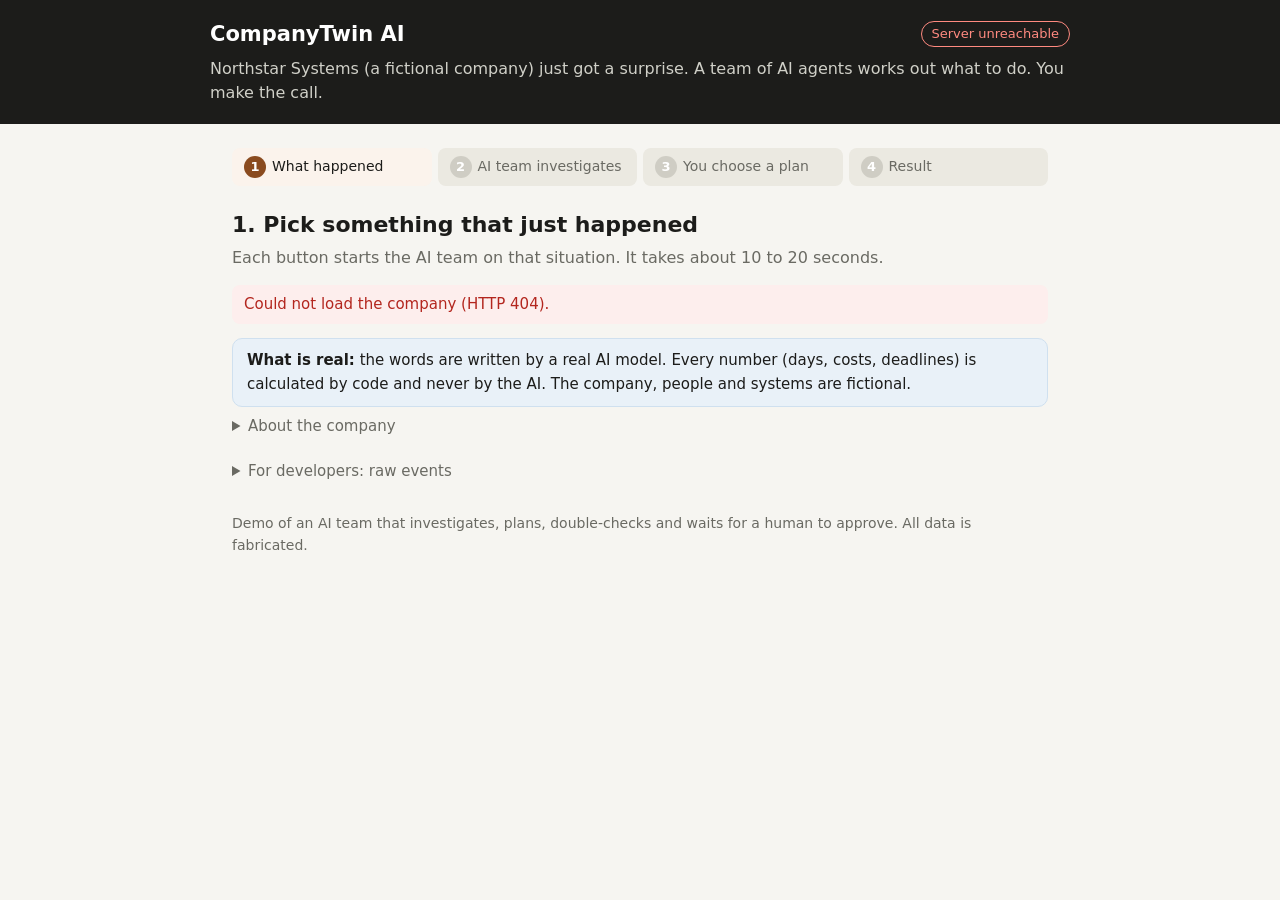
==== devconsole/demo.html @ 30d12622 "ui-simplified" ====
<!doctype html>
<html lang="en">
<head>
<meta charset="utf-8">
<meta name="viewport" content="width=device-width, initial-scale=1">
<title>CompanyTwin AI - guided demo</title>
<style>
  :root { --bg:#f6f5f1; --card:#fff; --ink:#1c1c1a; --mute:#6a6a63; --line:#e1dfd7;
          --accent:#8a4b1f; --accent-soft:#fbf3ec; --ok:#1b7f4b; --ok-soft:#e8f5ee; --bad:#b3261e; --bad-soft:#fdeeed;
          --info:#1f5a8a; --info-soft:#e9f1f8; --warn:#a15c00; --warn-soft:#fdf4e3; }
  * { box-sizing:border-box; }
  body { margin:0; font:17px/1.55 system-ui, "Segoe UI", sans-serif; background:var(--bg); color:var(--ink); }
  header { background:#1c1c1a; color:#fff; padding:18px 22px; }
  .wrap { max-width:860px; margin:0 auto; }
  header .top { display:flex; align-items:center; gap:12px; flex-wrap:wrap; }
  header h1 { margin:0; font-size:21px; }
  header p { margin:6px 0 0; color:#d0d0c8; font-size:16px; }
  #health { margin-left:auto; font-size:13px; padding:2px 10px; border-radius:99px; border:1px solid #666; color:#ddd; }
  #health.ok { border-color:#58c08a; color:#58c08a; } #health.bad { border-color:#ff8a80; color:#ff8a80; }
  #passcode-wrap { font-size:13px; color:#ddd; } #passcode-wrap input { font:inherit; font-size:13px; padding:3px 6px; border-radius:5px; border:1px solid #888; }
  .steps { display:flex; gap:6px; margin:18px 0 6px; flex-wrap:wrap; }
  .steps div { flex:1; min-width:150px; padding:8px 12px; border-radius:8px; background:#ebe9e1; color:var(--mute); font-size:14px; }
  .steps div b { display:inline-flex; width:22px; height:22px; border-radius:50%; background:#cfcdc4; color:#fff; align-items:center; justify-content:center; margin-right:6px; font-size:13px; }
  .steps div.on { background:var(--accent-soft); color:var(--ink); } .steps div.on b { background:var(--accent); }
  .steps div.done b { background:var(--ok); }
  main { padding:6px 22px 80px; }
  section { margin:22px 0; }
  h2 { font-size:22px; margin:0 0 4px; }
  .sub { color:var(--mute); margin:0 0 14px; font-size:16px; }
  .honest { background:var(--info-soft); border:1px solid #cfe0ef; border-radius:10px; padding:10px 14px; font-size:15px; margin-top:14px; }
  .cards { display:grid; grid-template-columns:repeat(auto-fit, minmax(380px, 1fr)); gap:14px; }
  @media (max-width:520px) { .cards { grid-template-columns:1fr; } }
  .card { background:var(--card); border:1px solid var(--line); border-radius:12px; padding:16px 18px; display:flex; flex-direction:column; gap:8px; }
  .card h3 { margin:0; font-size:18px; }
  .card p { margin:0; color:var(--mute); font-size:15px; }
  .tagline { font-size:13px; color:var(--warn); }
  button { font:inherit; padding:10px 18px; border-radius:9px; border:1px solid var(--line); background:#fff; cursor:pointer; }
  button.primary { background:var(--accent); border-color:var(--accent); color:#fff; font-weight:600; }
  button:disabled { opacity:.5; cursor:not-allowed; }
  button.link { border:0; background:none; color:var(--mute); text-decoration:underline; padding:4px 0; font-size:14px; }
  .card button.primary { margin-top:auto; align-self:flex-start; }
  .agent { background:var(--card); border:1px solid var(--line); border-left:6px solid var(--line); border-radius:10px; padding:12px 16px; margin:10px 0; }
  .agent.running { border-left-color:var(--info); } .agent.done { border-left-color:var(--ok); }
  .agent.rejected { border-left-color:var(--bad); } .agent.revised { border-left-color:var(--warn); } .agent.failed { border-left-color:var(--bad); background:var(--bad-soft); }
  .agent .head { display:flex; gap:10px; align-items:center; flex-wrap:wrap; }
  .agent .name { font-weight:600; } .agent .job { color:var(--mute); font-size:15px; }
  .status { margin-left:auto; font-size:13px; padding:1px 10px; border-radius:99px; border:1px solid var(--line); color:var(--mute); }
  .running .status { color:var(--info); border-color:var(--info); } .done .status { color:var(--ok); border-color:var(--ok); }
  .rejected .status, .failed .status { color:var(--bad); border-color:var(--bad); } .revised .status { color:var(--warn); border-color:var(--warn); }
  .said { margin-top:8px; white-space:pre-wrap; font-size:16px; }
  .said.clamp { max-height:4.7em; overflow:hidden; }
  .ai-tag { font-size:12px; color:#fff; background:#5b3fa0; border-radius:99px; padding:1px 8px; }
  .spinner { display:inline-block; width:12px; height:12px; border:2px solid var(--info); border-right-color:transparent; border-radius:50%; animation:spin .8s linear infinite; }
  @keyframes spin { to { transform:rotate(360deg); } }
  .plans { display:grid; grid-template-columns:repeat(auto-fit, minmax(380px, 1fr)); gap:14px; }
  .plan { position:relative; background:var(--card); border:2px solid var(--line); border-radius:12px; padding:16px 18px; display:flex; flex-direction:column; gap:8px; }
  .plan.rec { border-color:var(--ok); }
  .plan.blocked { background:#faf8f6; border-style:dashed; }
  .plan h3 { margin:0; font-size:18px; } .plan .sum { margin:0; color:var(--mute); font-size:15px; }
  .ribbon { position:absolute; top:-12px; right:14px; background:var(--ok); color:#fff; font-size:13px; padding:2px 12px; border-radius:99px; }
  .box { border-radius:8px; padding:8px 12px; font-size:15px; }
  .box.bad { background:var(--bad-soft); color:var(--bad); } .box.warn { background:var(--warn-soft); color:var(--warn); } .box.ok { background:var(--ok-soft); color:var(--ok); }
  ul.facts { list-style:none; margin:4px 0; padding:0; font-size:15px; }
  ul.facts li { padding:3px 0; display:flex; gap:8px; } ul.facts .ic { width:18px; flex:none; font-weight:700; }
  .good .ic { color:var(--ok); } .badf .ic { color:var(--bad); }
  .verdict { background:var(--card); border:1px solid var(--line); border-radius:10px; padding:12px 16px; margin-bottom:16px; }
  .result { background:var(--card); border:2px solid var(--ok); border-radius:12px; padding:18px 20px; }
  .result.bad { border-color:var(--bad); }
  .result h3 { margin:0 0 6px; font-size:20px; }
  .result ul { margin:6px 0 10px 20px; padding:0; }
  details { margin-top:8px; } summary { cursor:pointer; color:var(--mute); font-size:15px; }
  table.tl { border-collapse:separate; border-spacing:2px; margin:6px 0; }
  .tl th, .tl td { padding:0; width:20px; height:20px; text-align:center; font-size:10px; color:var(--mute); }
  .tl td.name { width:auto; padding-right:8px; text-align:right; font-size:12px; color:var(--ink); white-space:nowrap; }
  .tl td.cell { background:#eeede7; border-radius:3px; color:#fff; font-weight:600; }
  pre { background:#1c1c1a; color:#e8e8e2; padding:10px; border-radius:6px; overflow:auto; max-height:260px; font-size:12px; }
  .company { display:flex; flex-wrap:wrap; gap:8px; margin:6px 0; }
  .chip { background:#fff; border:1px solid var(--line); border-radius:99px; padding:3px 12px; font-size:14px; }
  footer { color:var(--mute); font-size:14px; margin-top:30px; }
  [hidden] { display:none !important; }
</style>
</head>
<body>
<header>
  <div class="wrap">
    <div class="top">
      <h1>CompanyTwin AI</h1>
      <span id="passcode-wrap" hidden><label>Passcode <input id="passcode" type="password" size="10" autocomplete="off"></label></span>
      <span id="health">checking...</span>
    </div>
    <p>Northstar Systems (a fictional company) just got a surprise. A team of AI agents works out what to do. You make the call.</p>
  </div>
</header>

<main class="wrap">
  <div class="steps" id="steps">
    <div data-n="1" class="on"><b>1</b>What happened</div>
    <div data-n="2"><b>2</b>AI team investigates</div>
    <div data-n="3"><b>3</b>You choose a plan</div>
    <div data-n="4"><b>4</b>Result</div>
  </div>

  <section id="s1">
    <h2>1. Pick something that just happened</h2>
    <p class="sub">Each button starts the AI team on that situation. It takes about 10 to 20 seconds.</p>
    <div class="cards" id="presets"></div>
    <div class="honest"><b>What is real:</b> the words are written by a real AI model. Every number (days, costs, deadlines) is calculated by code and never by the AI. The company, people and systems are fictional.</div>
    <details><summary>About the company</summary><div id="company" class="company"></div></details>
  </section>

  <section id="s2" hidden>
    <h2>2. The AI team investigates</h2>
    <p class="sub" id="s2-sub">Each specialist looks at the problem from its own side, then they hand over to the next.</p>
    <div id="agents"></div>
  </section>

  <section id="s3" hidden>
    <h2>3. Choose a plan</h2>
    <div id="verdict" class="verdict"></div>
    <div class="plans" id="plans"></div>
  </section>

  <section id="s4" hidden>
    <h2>4. Result</h2>
    <div id="result"></div>
    <p style="margin-top:16px"><button id="again" class="primary">Try another situation</button></p>
  </section>

  <details><summary>For developers: raw events</summary><pre id="log"></pre></details>
  <footer>Demo of an AI team that investigates, plans, double-checks and waits for a human to approve. All data is fabricated.</footer>
</main>

<script>
"use strict";
const $ = (id) => document.getElementById(id);
const S = { data: null, presetId: null, plans: [], recommended: null, controller: null, passcodeRequired: false, running: false };
const log = [];

function el(tag, attrs, ...kids) {
  const n = document.createElement(tag);
  for (const [k, v] of Object.entries(attrs || {})) { if (k === "class") n.className = v; else if (k === "onclick") n.onclick = v; else n.setAttribute(k, v); }
  for (const kid of kids.flat()) if (kid !== null && kid !== undefined && kid !== false) n.append(kid.nodeType ? kid : document.createTextNode(String(kid)));
  return n;
}
const clear = (n) => { while (n.firstChild) n.removeChild(n.firstChild); };
const money = (n) => Number(n).toLocaleString("en-US") + " " + (S.data?.budget?.currency || "USD");
function headers() { const h = { "Content-Type": "application/json" }; const p = $("passcode").value; if (p) h["X-Demo-Passcode"] = p; return h; }
async function api(method, path, body) {
  const res = await fetch(path, { method, headers: headers(), body: body ? JSON.stringify(body) : undefined });
  const text = await res.text(); let json = null;
  try { json = text ? JSON.parse(text) : null; } catch { json = null; }
  return { status: res.status, json };
}
function setStep(n) {
  document.querySelectorAll("#steps div").forEach((d) => { const k = Number(d.dataset.n); d.className = k < n ? "done" : k === n ? "on" : ""; });
  $("s2").hidden = n < 2; $("s3").hidden = n < 3; $("s4").hidden = n < 4;
}
function say(text, kind) { $("s2-sub").textContent = text; $("s2-sub").style.color = kind === "bad" ? "var(--bad)" : ""; }

/* ---- health and company ---- */
async function loadHealth() {
  const b = $("health");
  try {
    const h = (await api("GET", "/api/health")).json;
    S.passcodeRequired = !!h.passcodeRequired; $("passcode-wrap").hidden = !S.passcodeRequired;
    b.className = h.llm_configured ? "ok" : "bad";
    b.textContent = h.llm_configured ? "Ready: real AI connected" : "AI not connected: runs will stop honestly";
  } catch { b.className = "bad"; b.textContent = "Server unreachable"; }
}
const firstSentence = (t) => { const m = String(t || "").match(/^.*?[.?!](\s|$)/); return m ? m[0].trim() : String(t || ""); };
function renderPresets() {
  const box = $("presets"); clear(box);
  for (const p of S.data.presets) {
    const ask = p.event?.demand ? "A client wants " + p.event.demand.taskName + " in " + p.event.demand.days + " working days, worth " + p.event.demand.invoiceAmount + " " + p.event.demand.currency + "." : null;
    box.append(el("div", { class: "card" },
      el("h3", {}, p.label),
      el("p", {}, ask || firstSentence(p.description)),
      p.source ? el("div", { class: "tagline" }, "Arrives from: " + p.source.system.toUpperCase() + " (simulated)") : null,
      el("button", { class: "primary", onclick: () => startRun(p.id) }, "See what the AI team recommends")));
  }
}
function renderCompany() {
  const d = S.data, box = $("company"); clear(box);
  box.append(el("span", { class: "chip" }, d.company?.name || "Company"));
  (d.people || []).forEach((p) => box.append(el("span", { class: "chip" }, p.name + (p.role ? " (" + p.role + ")" : ""))));
  (d.milestones || []).forEach((m) => box.append(el("span", { class: "chip" }, (m.name || m.id) + " due day " + m.dueDay)));
  (d.invoices || []).forEach((i) => box.append(el("span", { class: "chip" }, "Invoice " + money(i.amount))));
}
async function loadState() {
  const r = await api("GET", "/api/state");
  if (r.status === 200) { S.data = r.json; renderPresets(); renderCompany(); }
  else $("presets").append(el("div", { class: "box bad" }, "Could not load the company (HTTP " + r.status + "). " + (r.status === 401 ? "Enter the passcode at the top." : "")));
}

/* ---- the AI team ---- */
const NAMES = {
  impact: ["Impact analyst", "What does this break?"],
  hr_resource: ["People and capacity", "Who is free to help?"],
  finance: ["Finance", "What will each option cost?"],
  planner: ["Planner", "Puts the options on the table"],
  verifier: ["Safety checker", "Is each plan safe? It can block plans."],
};
const ORDER = ["impact", "hr_resource", "finance", "planner", "verifier"];
const rows = {}; let seq = {};
function row(key, node, second) {
  if (rows[key]) return rows[key];
  const [name, job] = NAMES[node];
  const status = el("span", { class: "status" }, "waiting");
  const body = el("div", {});
  const box = el("div", { class: "agent" }, el("div", { class: "head" }, el("span", { class: "name" }, name + (second ? " (again)" : "")), el("span", { class: "job" }, second && node === "planner" ? "Revises the plan the safety checker blocked" : second ? "Re-checks the revised plan" : job), status), body);
  box._status = status; box._body = body; box._t0 = performance.now();
  $("agents").append(box); rows[key] = box; return box;
}
function setRow(box, cls, label) { box.className = "agent " + cls; box._status.textContent = label; }
function showSaid(box, text) {
  clear(box._body);
  const said = el("div", { class: "said clamp" }, text);
  const tog = el("button", { class: "link", onclick: () => { const open = said.classList.toggle("clamp"); tog.textContent = open ? "Read more" : "Show less"; } }, "Read more");
  box._body.append(el("span", { class: "ai-tag" }, "written by AI"), said, String(text).length > 160 ? tog : null);
  if (String(text).length <= 160) said.classList.remove("clamp");
}
function handle(ev, d) {
  log.push(ev + " " + JSON.stringify(d)); $("log").textContent = log.join("\n");
  if (ev === "node_started") {
    seq[d.node] = (seq[d.node] || 0) + 1;
    const b = row(d.node + "#" + seq[d.node], d.node, seq[d.node] > 1);
    setRow(b, "running", "working..."); clear(b._body); b._body.append(el("span", { class: "spinner" }));
  } else if (ev === "node_completed") {
    const b = row(d.node + "#" + (seq[d.node] || 1), d.node, (seq[d.node] || 1) > 1);
    const secs = ((performance.now() - b._t0) / 1000).toFixed(1);
    const st = d.status === "rejected" ? ["rejected", "blocked a plan (" + secs + " s)"] : d.status === "revised" ? ["revised", "revised (" + secs + " s)"] : ["done", "done (" + secs + " s)"];
    setRow(b, st[0], st[1]); showSaid(b, d.output || "");
  } else if (ev === "failed") {
    const b = row("fail#1", d.node && NAMES[d.node] ? d.node : "impact", false);
    setRow(b, "failed", "stopped"); clear(b._body);
    b._body.append(el("div", { class: "said" }, "This step failed (" + (d.code || "error") + "): " + (d.message || "") + " Nothing was made up. Please try again."));
    say("The run stopped because a step failed.", "bad");
  } else if (ev === "done") {
    S.plans = d.plans || []; S.recommended = d.recommendedPlanId || null;
    renderPlans(d); setStep(3); $("s3").scrollIntoView({ behavior: "smooth", block: "start" });
  }
}
async function startRun(presetId) {
  if (S.running) return;
  S.presetId = presetId; S.running = true; S.plans = [];
  clear($("agents")); for (const k of Object.keys(rows)) delete rows[k]; seq = {}; log.length = 0; $("log").textContent = "";
  setStep(2); say("Each specialist looks at the problem from its own side, then they hand over to the next.");
  ORDER.forEach((n) => { const b = row(n + "#1", n, false); setRow(b, "", "waiting"); });
  $("s2").scrollIntoView({ behavior: "smooth", block: "start" });
  S.controller = new AbortController();
  try {
    const res = await fetch("/api/run/stream", { method: "POST", headers: headers(), body: JSON.stringify({ presetId }), signal: S.controller.signal });
    if (!res.ok || !res.body) { say("The server refused this run (HTTP " + res.status + "). " + (res.status === 401 ? "Enter the passcode at the top." : "Please try again."), "bad"); return; }
    const reader = res.body.getReader(), dec = new TextDecoder(); let buf = "";
    for (;;) {
      const { value, done } = await reader.read(); if (done) break;
      buf += dec.decode(value, { stream: true }); let i;
      while ((i = buf.indexOf("\n\n")) >= 0) {
        const frame = buf.slice(0, i); buf = buf.slice(i + 2); let ev = "message", data = "";
        for (const line of frame.split("\n")) { if (line.startsWith("event:")) ev = line.slice(6).trim(); else if (line.startsWith("data:")) data += line.slice(5).trim(); }
        if (data) { try { handle(ev, JSON.parse(data)); } catch (e) { log.push("parse_error " + e); } }
      }
    }
  } catch (e) { if (e.name !== "AbortError") say("The connection was interrupted: " + e.message, "bad"); }
  finally { S.running = false; }
}

/* ---- plans ---- */
const COLORS = ["#8a4b1f", "#1f5a8a", "#5b3fa0", "#1b7f4b", "#a15c00"];
const personName = (id) => (S.data?.people || []).find((p) => p.id === id)?.name || id;
function schedule(plan) {
  const horizon = Math.min(S.data?.horizonDays || 20, 20);
  const ids = [...new Set(S.plans.flatMap((x) => (x.schedule || []).map((s) => s.taskId)))].sort();
  const byPerson = {}; for (const s of plan.schedule || []) (byPerson[s.personId] ||= []).push(s);
  const t = el("table", { class: "tl" }); const head = el("tr", {}, el("th", {}));
  for (let d = 1; d <= horizon; d++) head.append(el("th", {}, d)); t.append(head);
  for (const [pid, segs] of Object.entries(byPerson)) {
    const r = el("tr", {}, el("td", { class: "name" }, personName(pid)));
    for (let d = 1; d <= horizon; d++) {
      const seg = segs.find((s) => d >= s.startDay && d <= s.endDay);
      const c = el("td", { class: "cell", title: seg ? seg.taskId : "" }, seg ? seg.taskId.replace(/^T-/, "").slice(0, 3) : "");
      if (seg) c.style.background = COLORS[ids.indexOf(seg.taskId) % COLORS.length]; r.append(c);
    }
    t.append(r);
  }
  return t;
}
const fact = (good, text) => el("li", { class: good ? "good" : "badf" }, el("span", { class: "ic" }, good ? "\u2713" : "\u2717"), el("span", {}, text));
function planCard(p) {
  const rec = p.id === S.recommended, blocked = p.status === "rejected";
  const done = Object.entries(p.projectCompletion || {}).map(([k, v]) => v === null ? "Project " + k + ": not finished in time" : "Project " + k + " finished on day " + v);
  const facts = el("ul", { class: "facts" },
    done.map((t) => fact(!t.includes("not finished"), t)),
    (p.deadlines || []).map((d) => fact(d.met, (d.name || "Deadline") + " (due day " + d.dueDay + "): " + (d.met ? "met" : "MISSED"))),
    fact(p.budgetFit, "Extra cost " + money(p.incrementalCost) + (p.budgetFit ? ", within budget" : ", over budget")),
    fact(p.invoiceEligible, p.invoiceEligible ? "Client invoices can be sent" : "Some client invoices stay blocked"));
  return el("div", { class: "plan" + (rec ? " rec" : "") + (blocked ? " blocked" : "") },
    rec ? el("div", { class: "ribbon" }, "AI recommends") : null,
    el("h3", {}, p.name), el("p", { class: "sum" }, p.summary || ""),
    blocked ? el("div", { class: "box bad" }, "Blocked by the safety check: " + ((p.violatedConstraints || []).join("; ") || "it has conflicts") + ".") : null,
    p.status === "revised" ? el("div", { class: "box warn" }, "Revised after the safety checker blocked the first version.") : null,
    facts,
    el("details", {}, el("summary", {}, "Show who works when (by working day)"), schedule(p)),
    blocked ? el("button", { class: "link", onclick: () => approve(p.id) }, "Try to approve it anyway (the system should refuse)")
            : el("button", { class: "primary", onclick: () => approve(p.id) }, "Approve this plan"));
}
function renderPlans(done) {
  const blocked = S.plans.filter((p) => p.status === "rejected");
  const v = $("verdict"); clear(v);
  v.append(el("b", {}, "Safety check: "), blocked.length
    ? blocked.length + " plan(s) were blocked and cannot be approved. " + (done.verdict?.reason || "")
    : "No conflicts found. " + (done.verdict?.reason || ""));
  const box = $("plans"); clear(box);
  [...S.plans].sort((a, b) => (b.id === S.recommended) - (a.id === S.recommended)).forEach((p) => box.append(planCard(p)));
}

/* ---- approve and result ---- */
async function approve(planId) {
  const plan = S.plans.find((p) => p.id === planId); const out = $("result"); clear(out);
  const ex = await api("POST", "/api/execute", { presetId: S.presetId, approvedPlanId: planId });
  setStep(4); $("s4").scrollIntoView({ behavior: "smooth", block: "start" });
  if (ex.status !== 200) {
    out.append(el("div", { class: "result bad" }, el("h3", {}, "The system refused to apply \"" + (plan?.name || planId) + "\""),
      el("p", {}, ex.json?.error || "This plan did not pass the safety check."),
      el("p", {}, "This is the approval gate working: a plan that fails the safety check can never be applied, even if someone clicks approve.")));
    return;
  }
  const t = ex.json.twin;
  const finished = Object.entries(t.projectCompletion).map(([k, d]) => el("li", {}, "Project " + k + (d === null ? " is not finished in time" : " finishes on working day " + d)));
  const late = (t.milestones || []).filter((m) => !m.met);
  out.append(el("div", { class: "result" }, el("h3", {}, "\u2713 Plan applied: " + (plan?.name || planId)),
    el("ul", {}, finished,
      el("li", {}, late.length ? late.length + " deadline(s) are still missed." : "Every client deadline is met."),
      el("li", {}, "Extra cost: " + money(t.incrementalCost) + " (budget left: " + money(t.budgetRemaining) + ")."),
      el("li", {}, t.invoiceEligible ? "All client invoices can now be sent." : "Some client invoices stay blocked."),
      el("li", {}, (t.conflicts || []).length ? t.conflicts.length + " scheduling conflict(s) remain." : "No scheduling conflicts.")),
    el("p", { id: "outcome" }, "Checking the real result against the plan...")));
  const o = await api("POST", "/api/outcome", { presetId: S.presetId, approvedPlanId: planId, twin: t });
  $("outcome").textContent = o.json?.match ? "\u2713 The system re-checked the result and it matches exactly what the plan promised." : "\u2717 The re-check found a difference between the promise and the result.";
}

$("again").onclick = () => { setStep(1); window.scrollTo({ top: 0, behavior: "smooth" }); };
$("passcode").value = sessionStorage.getItem("ct-pass") || "";
$("passcode").oninput = () => sessionStorage.setItem("ct-pass", $("passcode").value);
loadHealth().then(loadState).then(() => {
  const q = new URLSearchParams(location.search), want = q.get("preset");
  if (want && S.data?.presets.some((p) => p.id === want) && q.has("autorun")) startRun(want);
});
</script>
</body>
</html>
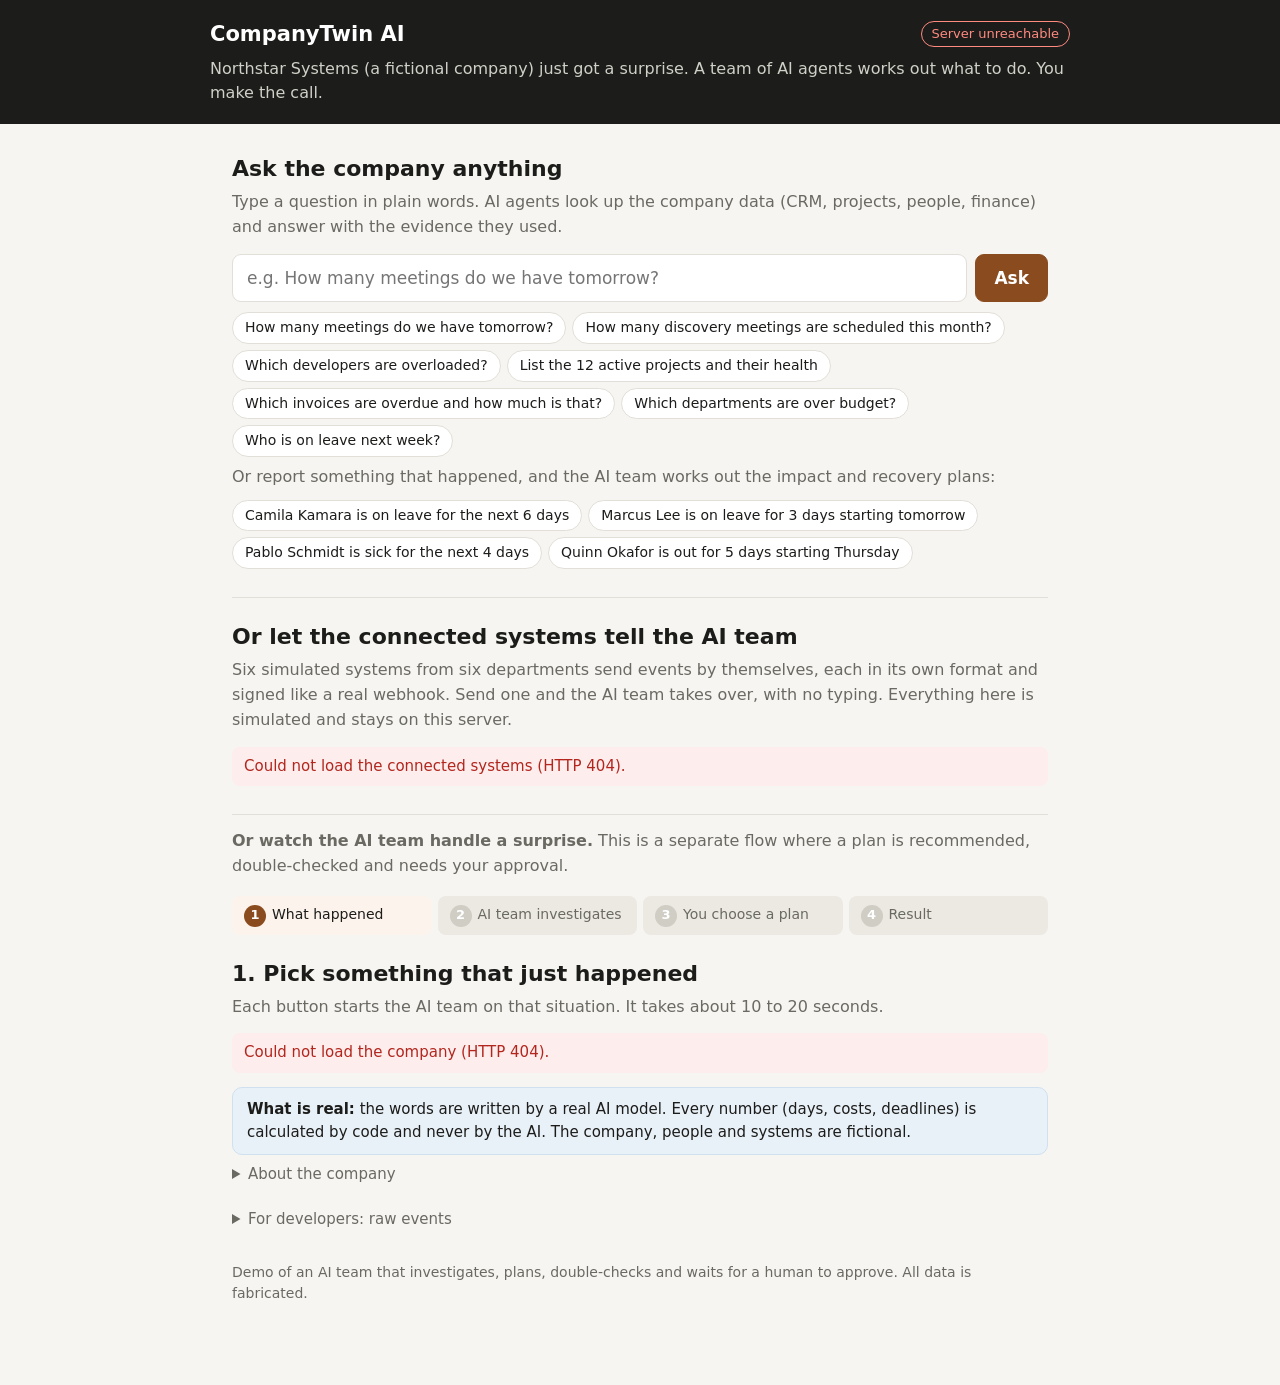
==== commit 51d6a827: "added webhooks" ====
--- a/devconsole/demo.html
+++ b/devconsole/demo.html
@@ -77,6 +77,21 @@
   .company { display:flex; flex-wrap:wrap; gap:8px; margin:6px 0; }
   .chip { background:#fff; border:1px solid var(--line); border-radius:99px; padding:3px 12px; font-size:14px; }
   footer { color:var(--mute); font-size:14px; margin-top:30px; }
+  .askrow { display:flex; gap:8px; margin-top:10px; }
+  .askrow input { flex:1; font:inherit; padding:10px 14px; border-radius:9px; border:1px solid var(--line); background:#fff; }
+  .examples { display:flex; flex-wrap:wrap; gap:6px; margin:10px 0 4px; }
+  .examples button { font-size:14px; padding:4px 12px; border-radius:99px; color:var(--ink); }
+  hr.split { border:0; border-top:1px solid var(--line); margin:28px 0 14px; }
+  .msg { margin:10px 0; } .msg.you { text-align:right; }
+  .bubble { display:inline-block; max-width:100%; text-align:left; border-radius:12px; padding:10px 14px; white-space:pre-wrap; }
+  .you .bubble { background:var(--accent-soft); border:1px solid #ecd9c8; }
+  .bot .bubble { background:var(--card); border:1px solid var(--line); display:block; }
+  .cite { display:inline-block; font-size:11px; font-weight:600; color:var(--info); background:var(--info-soft); border-radius:99px; padding:0 6px; margin:0 1px; vertical-align:super; line-height:1.5; }
+  .tag { display:inline-block; font-size:12px; border-radius:99px; padding:1px 9px; margin-bottom:6px; }
+  .tag.gen { background:var(--warn-soft); color:var(--warn); } .tag.co { background:var(--ok-soft); color:var(--ok); }
+  .trace { margin-top:8px; font-size:14px; } .trace .step { padding:4px 0; border-top:1px solid var(--line); color:var(--mute); }
+  .trace code { background:#efede6; border-radius:4px; padding:0 4px; font-size:13px; color:var(--ink); }
+  .live { color:var(--info); font-size:15px; } .live .spinner { margin-right:6px; }
   [hidden] { display:none !important; }
 </style>
 </head>
@@ -93,6 +108,29 @@
 </header>
 
 <main class="wrap">
+  <section id="ask">
+    <h2>Ask the company anything</h2>
+    <p class="sub">Type a question in plain words. AI agents look up the company data (CRM, projects, people, finance) and answer with the evidence they used.</p>
+    <div id="chat"></div>
+    <form id="qa-form" class="askrow">
+      <input id="qa-input" type="text" maxlength="1000" autocomplete="off" placeholder="e.g. How many meetings do we have tomorrow?">
+      <button class="primary" id="qa-btn" type="submit">Ask</button>
+    </form>
+    <div class="examples" id="examples"></div>
+    <p class="sub" style="margin:8px 0 0">Or report something that happened, and the AI team works out the impact and recovery plans:</p>
+    <div class="examples" id="event-examples"></div>
+    <button class="link" id="qa-clear" type="button" hidden>Start a new conversation</button>
+  </section>
+  <hr class="split">
+  <section id="hooks">
+    <h2>Or let the connected systems tell the AI team</h2>
+    <p class="sub">Six simulated systems from six departments send events by themselves, each in its own format and signed like a real webhook. Send one and the AI team takes over, with no typing. Everything here is simulated and stays on this server.</p>
+    <div class="cards" id="hook-cards"></div>
+    <div id="hook-note"></div>
+  </section>
+  <hr class="split">
+  <p class="sub" style="margin-bottom:0"><b>Or watch the AI team handle a surprise.</b> This is a separate flow where a plan is recommended, double-checked and needs your approval.</p>
+
   <div class="steps" id="steps">
     <div data-n="1" class="on"><b>1</b>What happened</div>
     <div data-n="2"><b>2</b>AI team investigates</div>
@@ -133,7 +171,7 @@
 <script>
 "use strict";
 const $ = (id) => document.getElementById(id);
-const S = { data: null, presetId: null, plans: [], recommended: null, controller: null, passcodeRequired: false, running: false };
+const S = { data: null, base: null, event: null, origin: null, calendar: [], presetId: null, plans: [], recommended: null, controller: null, passcodeRequired: false, running: false };
 const log = [];
 
 function el(tag, attrs, ...kids) {
@@ -188,7 +226,7 @@
 }
 async function loadState() {
   const r = await api("GET", "/api/state");
-  if (r.status === 200) { S.data = r.json; renderPresets(); renderCompany(); }
+  if (r.status === 200) { S.data = r.json; S.base = r.json; S.event = null; renderPresets(); renderCompany(); }
   else $("presets").append(el("div", { class: "box bad" }, "Could not load the company (HTTP " + r.status + "). " + (r.status === 401 ? "Enter the passcode at the top." : "")));
 }
 
@@ -240,16 +278,23 @@
     renderPlans(d); setStep(3); $("s3").scrollIntoView({ behavior: "smooth", block: "start" });
   }
 }
-async function startRun(presetId) {
+const dayLabel = (iso) => new Date(iso + "T00:00:00").toLocaleDateString("en-GB", { weekday: "short", day: "numeric", month: "short" });
+function calendarNote() {
+  if (!S.event || !S.calendar.length) return "";
+  return "Day numbers are working days (weekends and holidays skipped): day 1 = " + dayLabel(S.calendar[0]) + ", day 5 = " + dayLabel(S.calendar[4]) + ", day 10 = " + dayLabel(S.calendar[9]) + ".";
+}
+async function startRun(presetId, event) {
   if (S.running) return;
-  S.presetId = presetId; S.running = true; S.plans = [];
+  S.presetId = presetId; S.event = event || null; S.running = true; S.plans = [];
+  if (!event) S.origin = null;
+  if (!event && S.base && S.data !== S.base) { S.data = S.base; S.calendar = []; renderCompany(); }
   clear($("agents")); for (const k of Object.keys(rows)) delete rows[k]; seq = {}; log.length = 0; $("log").textContent = "";
-  setStep(2); say("Each specialist looks at the problem from its own side, then they hand over to the next.");
+  setStep(2); say((S.event ? (S.origin ? "This event arrived from " + S.origin + ". " : "Working on the event you reported. ") + "Using the real tickets, projects and budget. " : "") + "Each specialist looks at the problem from its own side, then they hand over to the next.");
   ORDER.forEach((n) => { const b = row(n + "#1", n, false); setRow(b, "", "waiting"); });
   $("s2").scrollIntoView({ behavior: "smooth", block: "start" });
   S.controller = new AbortController();
   try {
-    const res = await fetch("/api/run/stream", { method: "POST", headers: headers(), body: JSON.stringify({ presetId }), signal: S.controller.signal });
+    const res = await fetch("/api/run/stream", { method: "POST", headers: headers(), body: JSON.stringify(S.event ? { presetId, event: S.event } : { presetId }), signal: S.controller.signal });
     if (!res.ok || !res.body) { say("The server refused this run (HTTP " + res.status + "). " + (res.status === 401 ? "Enter the passcode at the top." : "Please try again."), "bad"); return; }
     const reader = res.body.getReader(), dec = new TextDecoder(); let buf = "";
     for (;;) {
@@ -285,10 +330,16 @@
   }
   return t;
 }
+function projectLabel(k) {
+  if (!S.event) return "Project " + k;
+  const known = (S.data?.projects || []).find((p) => p.id === "P-" + k);
+  if (known) return known.name;
+  return S.data?.presets?.[0]?.event?.demand?.taskName || "Project " + k;
+}
 const fact = (good, text) => el("li", { class: good ? "good" : "badf" }, el("span", { class: "ic" }, good ? "\u2713" : "\u2717"), el("span", {}, text));
 function planCard(p) {
   const rec = p.id === S.recommended, blocked = p.status === "rejected";
-  const done = Object.entries(p.projectCompletion || {}).map(([k, v]) => v === null ? "Project " + k + ": not finished in time" : "Project " + k + " finished on day " + v);
+  const done = Object.entries(p.projectCompletion || {}).map(([k, v]) => { const n = projectLabel(k); return v === null ? n + ": not finished in time" : n + " finished on day " + v; });
   const facts = el("ul", { class: "facts" },
     done.map((t) => fact(!t.includes("not finished"), t)),
     (p.deadlines || []).map((d) => fact(d.met, (d.name || "Deadline") + " (due day " + d.dueDay + "): " + (d.met ? "met" : "MISSED"))),
@@ -310,6 +361,7 @@
   v.append(el("b", {}, "Safety check: "), blocked.length
     ? blocked.length + " plan(s) were blocked and cannot be approved. " + (done.verdict?.reason || "")
     : "No conflicts found. " + (done.verdict?.reason || ""));
+  if (calendarNote()) v.append(el("div", { class: "tagline" }, calendarNote()));
   const box = $("plans"); clear(box);
   [...S.plans].sort((a, b) => (b.id === S.recommended) - (a.id === S.recommended)).forEach((p) => box.append(planCard(p)));
 }
@@ -317,7 +369,7 @@
 /* ---- approve and result ---- */
 async function approve(planId) {
   const plan = S.plans.find((p) => p.id === planId); const out = $("result"); clear(out);
-  const ex = await api("POST", "/api/execute", { presetId: S.presetId, approvedPlanId: planId });
+  const ex = await api("POST", "/api/execute", { presetId: S.presetId, approvedPlanId: planId, ...(S.event ? { event: S.event } : {}) });
   setStep(4); $("s4").scrollIntoView({ behavior: "smooth", block: "start" });
   if (ex.status !== 200) {
     out.append(el("div", { class: "result bad" }, el("h3", {}, "The system refused to apply \"" + (plan?.name || planId) + "\""),
@@ -326,7 +378,7 @@
     return;
   }
   const t = ex.json.twin;
-  const finished = Object.entries(t.projectCompletion).map(([k, d]) => el("li", {}, "Project " + k + (d === null ? " is not finished in time" : " finishes on working day " + d)));
+  const finished = Object.entries(t.projectCompletion).map(([k, d]) => el("li", {}, projectLabel(k) + (d === null ? " is not finished in time" : " finishes on working day " + d)));
   const late = (t.milestones || []).filter((m) => !m.met);
   out.append(el("div", { class: "result" }, el("h3", {}, "\u2713 Plan applied: " + (plan?.name || planId)),
     el("ul", {}, finished,
@@ -335,14 +387,152 @@
       el("li", {}, t.invoiceEligible ? "All client invoices can now be sent." : "Some client invoices stay blocked."),
       el("li", {}, (t.conflicts || []).length ? t.conflicts.length + " scheduling conflict(s) remain." : "No scheduling conflicts.")),
     el("p", { id: "outcome" }, "Checking the real result against the plan...")));
-  const o = await api("POST", "/api/outcome", { presetId: S.presetId, approvedPlanId: planId, twin: t });
+  const o = await api("POST", "/api/outcome", { presetId: S.presetId, approvedPlanId: planId, twin: t, ...(S.event ? { event: S.event } : {}) });
   $("outcome").textContent = o.json?.match ? "\u2713 The system re-checked the result and it matches exactly what the plan promised." : "\u2717 The re-check found a difference between the promise and the result.";
 }
 
-$("again").onclick = () => { setStep(1); window.scrollTo({ top: 0, behavior: "smooth" }); };
+/* ---- ask the company ---- */
+const EXAMPLES = [
+  "How many meetings do we have tomorrow?",
+  "How many discovery meetings are scheduled this month?",
+  "Which developers are overloaded?",
+  "List the 12 active projects and their health",
+  "Which invoices are overdue and how much is that?",
+  "Which departments are over budget?",
+  "Who is on leave next week?",
+];
+const chat = { history: [], busy: false };
+const AREA_LABEL = { orchestrator: "Orchestrator", synthesizer: "Answer writer" };
+function richText(text, parent) {
+  for (const part of String(text).split(/(\*\*[^*]+\*\*|\[c\d+\])/g)) {
+    if (!part) continue;
+    if (/^\[c\d+\]$/.test(part)) parent.append(el("span", { class: "cite", title: "Evidence " + part.slice(1, -1) }, part.slice(2, -1)));
+    else if (/^\*\*[^*]+\*\*$/.test(part)) parent.append(el("b", {}, part.slice(2, -2)));
+    else parent.append(document.createTextNode(part));
+  }
+}
+function argText(a) { return Object.entries(a || {}).map(([k, v]) => k + "=" + v).join(", "); }
+function addMsg(who) {
+  const bubble = el("div", { class: "bubble" });
+  const m = el("div", { class: "msg " + who }, bubble); $("chat").append(m); m.scrollIntoView({ block: "nearest" });
+  return { m, bubble };
+}
+async function ask(question) {
+  question = question.trim(); if (!question || chat.busy) return;
+  chat.busy = true; $("qa-btn").disabled = true; $("qa-input").value = ""; $("qa-clear").hidden = false;
+  const history = chat.history.slice(-6);
+  addMsg("you").bubble.textContent = question;
+  const bot = addMsg("bot"), live = el("div", { class: "live" }, el("span", { class: "spinner" }), el("span", {}, "Thinking..."));
+  const trace = el("div", { class: "trace" });
+  bot.bubble.append(live);
+  const calls = {}; let answered = null, failed = null;
+  const handle = (ev, d) => {
+    log.push(ev + " " + JSON.stringify(d).slice(0, 200));
+    if (ev === "node_started") live.lastChild.textContent = (AREA_LABEL[d.node] || d.role) + " is working...";
+    else if (ev === "node_completed") trace.append(el("div", { class: "step" }, el("b", {}, d.role + ": "), String(d.output).slice(0, 220) + (String(d.output).length > 220 ? "..." : "")));
+    else if (ev === "tool_call") { const s = el("div", { class: "step" }, "Looked up ", el("code", {}, d.tool), " (" + argText(d.arguments) + ") ... "); calls[d.callId] = s; trace.append(s); live.lastChild.textContent = "Looking up " + d.tool + "..."; }
+    else if (ev === "tool_result") { const s = calls[d.callId]; if (s) s.append(d.ok ? "evidence " + d.callId + ": " + (d.total ?? d.rowCount) + " result(s)" + (d.truncated ? " (partial list)" : "") : "refused: " + d.error); }
+    else if (ev === "answer") answered = d;
+    else if (ev === "failed") failed = d;
+  };
+  try {
+    const res = await fetch("/api/ask/stream", { method: "POST", headers: headers(), body: JSON.stringify({ question, history }) });
+    if (!res.ok || !res.body) failed = { message: res.status === 401 ? "Enter the passcode at the top." : res.status === 503 ? "The AI is not connected on the server." : "The server refused this question (HTTP " + res.status + ")." };
+    else {
+      const reader = res.body.getReader(), dec = new TextDecoder(); let buf = "";
+      for (;;) {
+        const { value, done } = await reader.read(); if (done) break;
+        buf += dec.decode(value, { stream: true }); let i;
+        while ((i = buf.indexOf("\n\n")) >= 0) {
+          const frame = buf.slice(0, i); buf = buf.slice(i + 2); let ev = "message", data = "";
+          for (const line of frame.split("\n")) { if (line.startsWith("event:")) ev = line.slice(6).trim(); else if (line.startsWith("data:")) data += line.slice(5).trim(); }
+          if (data) { try { handle(ev, JSON.parse(data)); } catch (e) { log.push("parse_error " + e); } }
+        }
+      }
+    }
+  } catch (e) { failed = { message: "The connection was interrupted: " + e.message }; }
+  live.remove();
+  if (answered) {
+    const tagText = { general: "General answer, not from company data", event: "Event reported: starting the recovery flow", clarify: "Cannot start a recovery flow yet" }[answered.mode] || "From company data";
+    bot.bubble.append(el("div", { class: "tag " + (answered.mode === "company" || answered.mode === "event" ? "co" : "gen") }, tagText));
+    const body = el("div", {}); richText(answered.text, body); bot.bubble.append(body);
+    if ((answered.unverifiedNumbers || []).length) bot.bubble.append(el("div", { class: "box warn", style: "margin-top:8px" }, "Check these numbers yourself, they did not match any lookup result: " + answered.unverifiedNumbers.join(", ")));
+    if (trace.childNodes.length) bot.bubble.append(el("details", { class: "trace" }, el("summary", {}, "How the AI got this (" + (answered.citations || []).length + " evidence item(s))"), trace));
+    chat.history.push({ role: "user", content: question }, { role: "assistant", content: answered.text.slice(0, 900) });
+  } else {
+    bot.bubble.append(el("div", { class: "box bad" }, "No answer: " + (failed?.message || "the run ended without an answer") + " Nothing was made up."));
+    if (trace.childNodes.length) bot.bubble.append(el("details", { class: "trace" }, el("summary", {}, "What happened before it stopped"), trace));
+  }
+  chat.busy = false; $("qa-btn").disabled = false; $("qa-input").focus();
+  if (answered && answered.mode === "event" && answered.event) await runEvent(answered.event, bot.bubble);
+}
+/* A reported event: load the company model built for it, then run the AI team on it. */
+async function runEvent(event, bubble, origin) {
+  S.origin = origin || null;
+  if (S.running) { bubble.append(el("div", { class: "box warn" }, "A recovery run is already in progress. Wait for it to finish, then report the event again.")); return; }
+  const r = await api("POST", "/api/event/state", event);
+  if (r.status !== 200) {
+    bubble.append(el("div", { class: "box bad" }, "Could not start the recovery flow: " + (r.json?.error || "HTTP " + r.status) + " Nothing was made up."));
+    return;
+  }
+  S.data = r.json.state; S.calendar = r.json.calendar || [];
+  renderCompany();
+  await startRun(r.json.presetId, event);
+}
+const EVENT_EXAMPLES = [
+  "Camila Kamara is on leave for the next 6 days",
+  "Marcus Lee is on leave for 3 days starting tomorrow",
+  "Pablo Schmidt is sick for the next 4 days",
+  "Quinn Okafor is out for 5 days starting Thursday",
+];
+EXAMPLES.forEach((q) => $("examples").append(el("button", { type: "button", onclick: () => ask(q) }, q)));
+EVENT_EXAMPLES.forEach((q) => $("event-examples").append(el("button", { type: "button", onclick: () => ask(q) }, q)));
+$("qa-form").onsubmit = (e) => { e.preventDefault(); ask($("qa-input").value); };
+$("qa-clear").onclick = () => { clear($("chat")); chat.history = []; $("qa-clear").hidden = true; };
+
+/* ---- connected systems: signed webhooks ---- */
+async function loadHooks() {
+  const r = await api("GET", "/api/webhooks/samples");
+  const box = $("hook-cards"); clear(box);
+  if (r.status !== 200) { box.append(el("div", { class: "box bad" }, "Could not load the connected systems (HTTP " + r.status + ")." + (r.status === 401 ? " Enter the passcode at the top." : ""))); return; }
+  for (const s of r.json) {
+    box.append(el("div", { class: "card" },
+      el("h3", {}, s.title),
+      el("div", { class: "tagline" }, s.system + " \u00b7 " + s.department + " (simulated)"),
+      el("p", {}, s.description),
+      el("details", {}, el("summary", {}, "Show the message this system sends"),
+        el("pre", {}, JSON.stringify(s.payload, null, 2)),
+        el("div", { class: "sub", style: "margin:4px 0 0; font-size:13px; word-break:break-all" }, "X-Demo-Signature: " + s.signature)),
+      el("div", { style: "display:flex; gap:12px; align-items:center; flex-wrap:wrap; margin-top:auto" },
+        el("button", { class: "primary", onclick: () => sendHook(s, false) }, "Send this webhook"),
+        el("button", { class: "link", onclick: () => sendHook(s, true) }, "Send a copy edited in transit"))));
+  }
+}
+async function sendHook(s, tampered) {
+  if (S.running) return;
+  const note = $("hook-note"); clear(note);
+  note.append(el("div", { class: "live", style: "margin:12px 0" }, el("span", { class: "spinner" }), el("span", {}, "Delivering to /api/webhooks/" + s.source + " ...")));
+  const res = await fetch("/api/webhooks/" + s.source, { method: "POST", headers: { ...headers(), "X-Demo-Signature": s.signature }, body: tampered ? s.tamperedBody : s.body });
+  let json = null; try { json = await res.json(); } catch { json = null; }
+  clear(note);
+  if (res.status === 401 && json?.code === "InvalidSignature") {
+    note.append(el("div", { class: "box bad", style: "margin:12px 0" }, el("b", {}, "Refused: signature does not match. "), "The body was changed after the sending system signed it, so the receiver ignored it and nothing was started. This is the safety check real webhooks use."));
+    return;
+  }
+  if (res.status !== 200) {
+    note.append(el("div", { class: "box " + (res.status === 409 ? "warn" : "bad"), style: "margin:12px 0" }, (json?.error || "The server refused this event (HTTP " + res.status + ").") + " Nothing was made up."));
+    return;
+  }
+  const lines = [el("div", {}, el("b", {}, "Signature verified (demo). "), json.summary)];
+  (json.fetched || []).forEach((f) => lines.push(el("div", { class: "sub", style: "margin:4px 0 0; font-size:14px" }, "Then fetched from " + f.system + ": " + f.method + " " + f.path + " \u2192 " + f.summary)));
+  lines.push(el("div", { class: "sub", style: "margin:4px 0 0; font-size:14px" }, "Starting the AI team on this event..."));
+  note.append(el("div", { class: "box ok", style: "margin:12px 0" }, lines));
+  await runEvent(json.event, note, s.system + " (" + s.department + ")");
+}
+$("again").onclick = () => { if (S.base) { S.data = S.base; S.event = null; renderPresets(); renderCompany(); } setStep(1); window.scrollTo({ top: 0, behavior: "smooth" }); };
 $("passcode").value = sessionStorage.getItem("ct-pass") || "";
 $("passcode").oninput = () => sessionStorage.setItem("ct-pass", $("passcode").value);
-loadHealth().then(loadState).then(() => {
+loadHealth().then(loadState).then(loadHooks).then(() => {
   const q = new URLSearchParams(location.search), want = q.get("preset");
   if (want && S.data?.presets.some((p) => p.id === want) && q.has("autorun")) startRun(want);
 });
